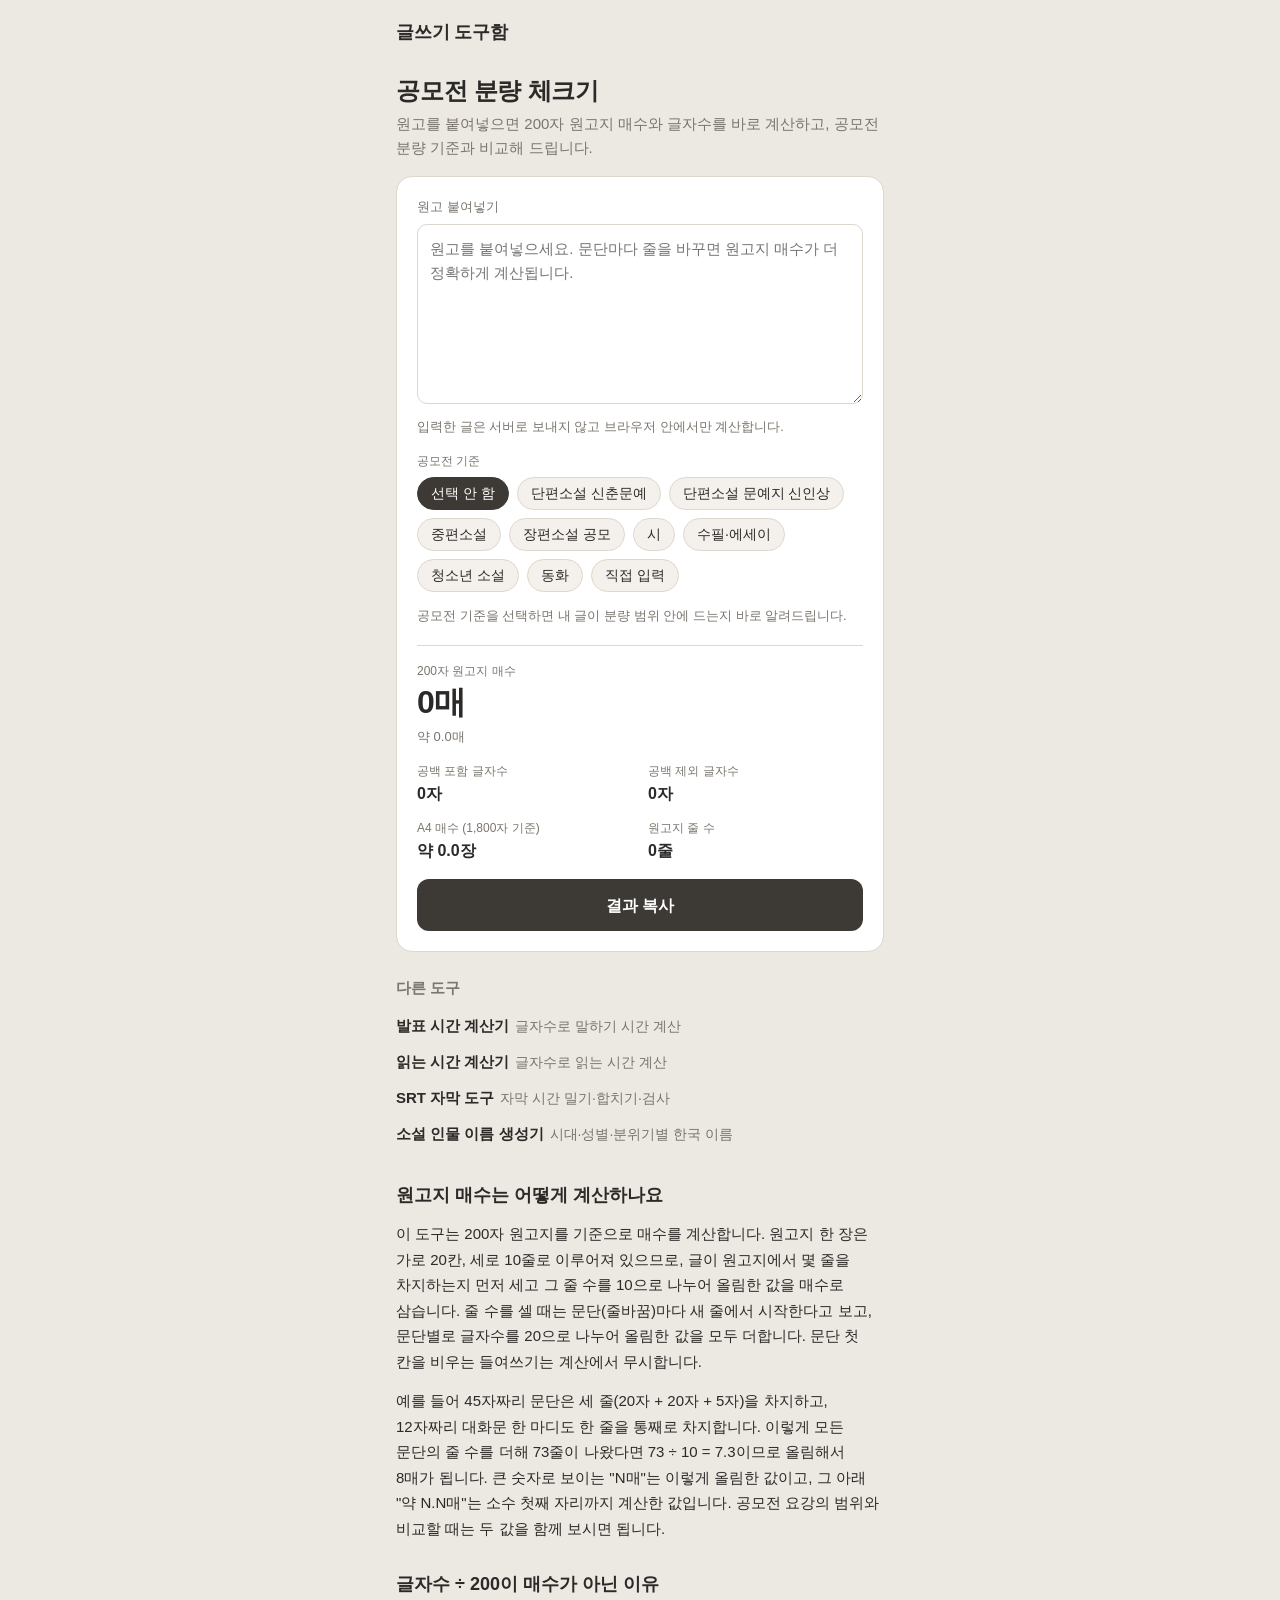
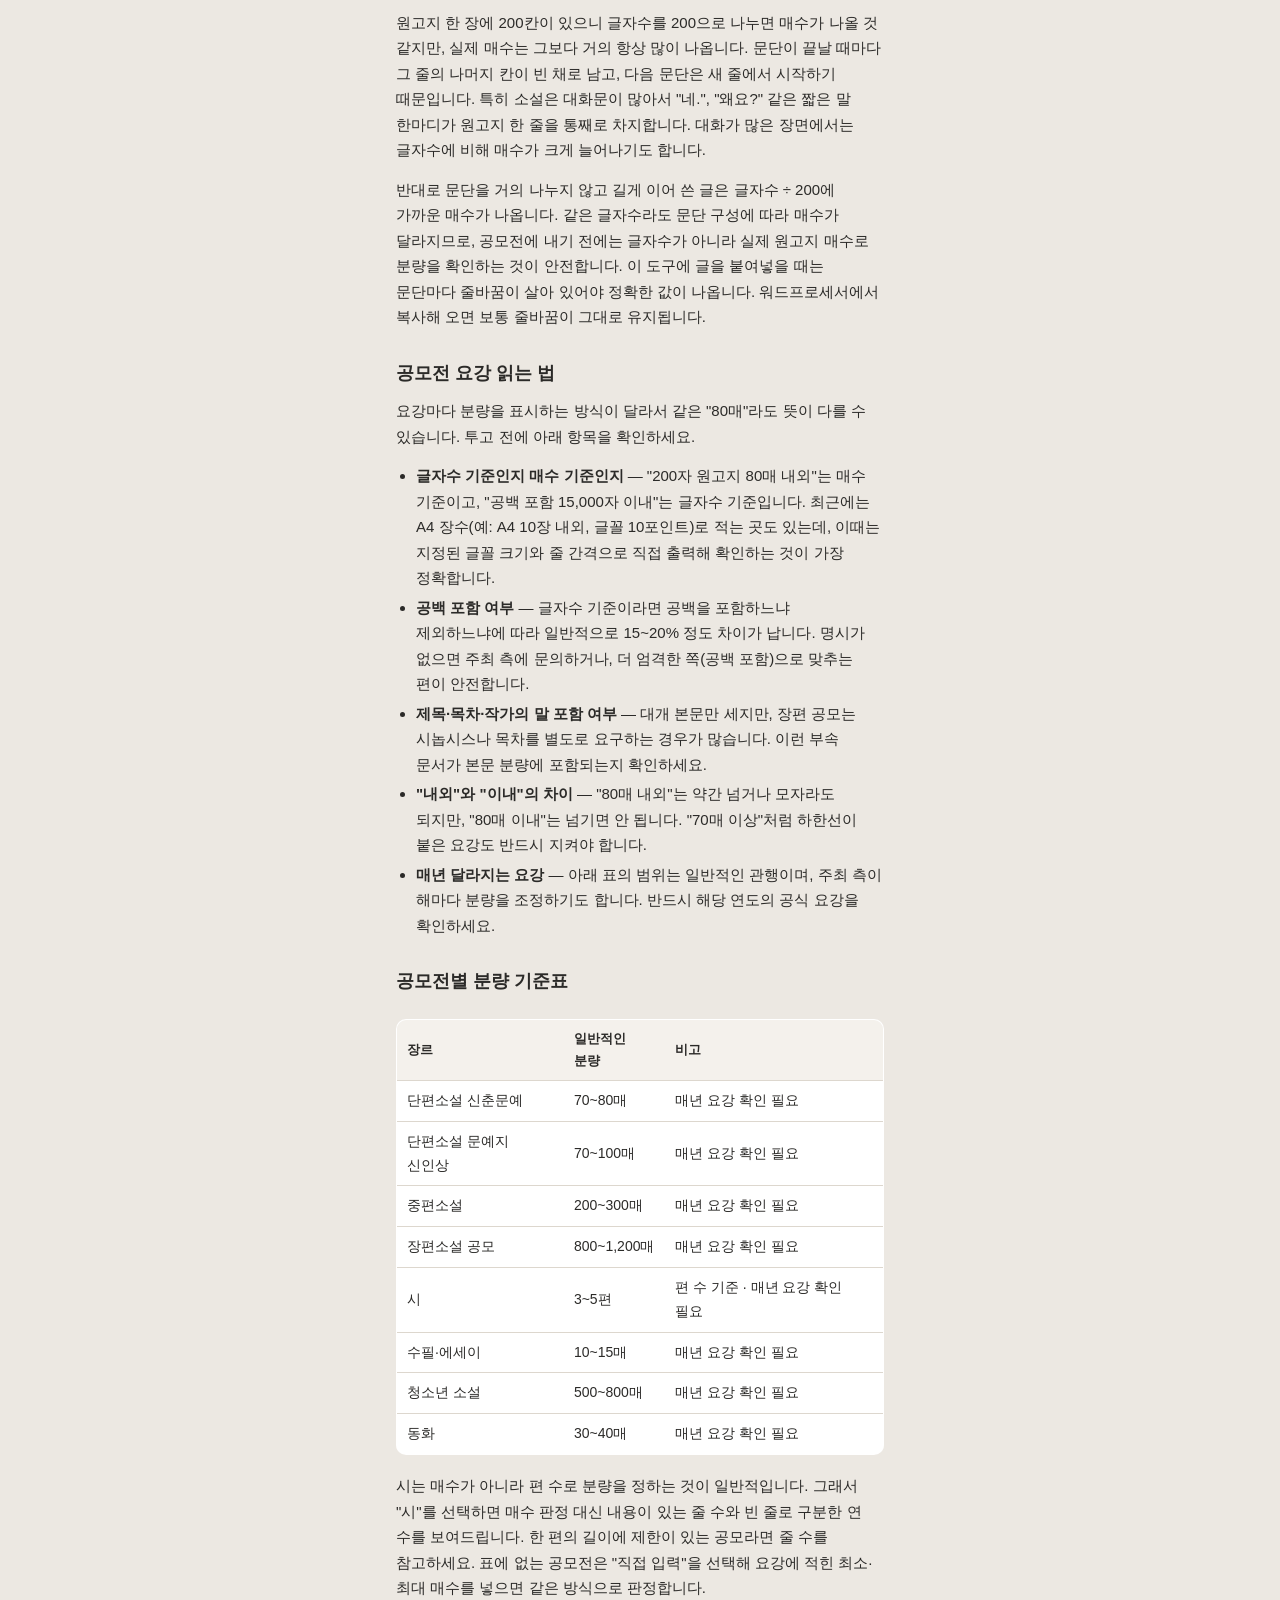
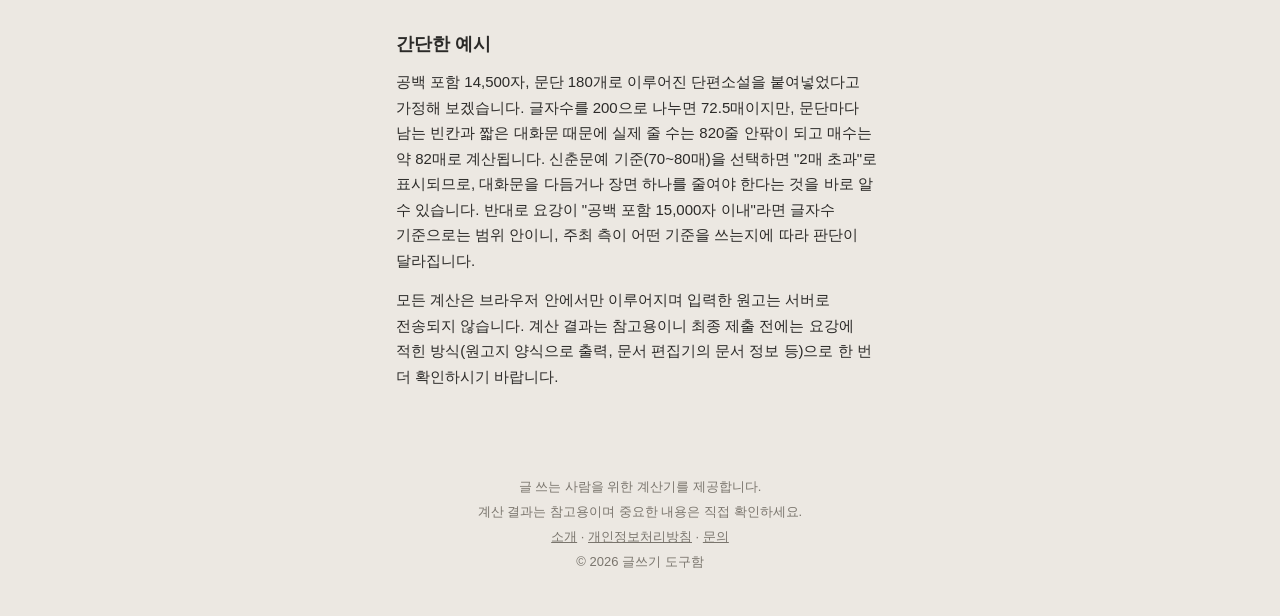
==== contest-length/index.html @ be504ff1 "feat: 글쓰기 도구함 초기 구축 (공통 페이지 + 발표 시간·공모전 분량·읽는 시간 계산기) - 공용 스타일(css/style.css), 헤더/푸터·글자수·원고지 유틸(js/c" ====
<!DOCTYPE html>
<html lang="ko">
<head>
<meta charset="utf-8">
<meta name="viewport" content="width=device-width, initial-scale=1">
<title>공모전 분량 체크기 | 원고지 매수 변환 · 신춘문예 단편 분량 확인</title>
<meta name="description" content="원고를 붙여넣으면 200자 원고지 매수와 공백 포함·제외 글자수, A4 매수를 바로 계산합니다. 신춘문예·문예지 신인상·장편 공모 등 분량 기준과 비교해 몇 매가 부족하거나 초과하는지 확인하세요.">
<link rel="canonical" href="https://choi-kwan-u.github.io/tools/contest-length/">
<meta property="og:type" content="website">
<meta property="og:title" content="공모전 분량 체크기 | 원고지 매수 변환 · 신춘문예 단편 분량 확인">
<meta property="og:description" content="원고를 붙여넣으면 200자 원고지 매수와 공백 포함·제외 글자수, A4 매수를 바로 계산합니다. 신춘문예·문예지 신인상·장편 공모 등 분량 기준과 비교해 몇 매가 부족하거나 초과하는지 확인하세요.">
<meta property="og:url" content="https://choi-kwan-u.github.io/tools/contest-length/">
<meta property="og:site_name" content="글쓰기 도구함">
<meta property="og:locale" content="ko_KR">
<meta name="twitter:card" content="summary">
<link rel="icon" href="data:image/svg+xml,%3Csvg xmlns='http://www.w3.org/2000/svg' viewBox='0 0 100 100'%3E%3Crect width='100' height='100' rx='20' fill='%233d3a35'/%3E%3Ctext x='50' y='70' font-size='56' text-anchor='middle' fill='white' font-family='sans-serif'%3E글%3C/text%3E%3C/svg%3E">
<link rel="stylesheet" href="../css/style.css">
<style>
  .poem-row { display: flex; flex-wrap: wrap; gap: 12px 24px; margin-top: 12px; }
  .poem-row .plabel { display: block; font-size: 12px; color: var(--muted); }
  .poem-row .pvalue { display: block; font-size: 16px; font-weight: 600; }
</style>
</head>
<body>
<div class="wrap">
  <div id="site-header"></div>
  <main>
    <h1>공모전 분량 체크기</h1>
    <p class="lead">원고를 붙여넣으면 200자 원고지 매수와 글자수를 바로 계산하고, 공모전 분량 기준과 비교해 드립니다.</p>

    <section class="card">
      <div class="field">
        <label class="field-label" for="text">원고 붙여넣기</label>
        <textarea id="text" placeholder="원고를 붙여넣으세요. 문단마다 줄을 바꾸면 원고지 매수가 더 정확하게 계산됩니다." spellcheck="false"></textarea>
        <p class="hint">입력한 글은 서버로 보내지 않고 브라우저 안에서만 계산합니다.</p>
      </div>

      <div class="chip-group">
        <p class="chip-group-title">공모전 기준</p>
        <div class="chips" data-name="genre"></div>
      </div>

      <div id="custom-range" class="field hidden">
        <p class="field-label">직접 입력 (원고지 매수)</p>
        <div class="field-row">
          <input type="number" id="custom-min" class="inline-input" min="1" max="5000" step="1" inputmode="numeric" placeholder="최소" aria-label="최소 매수">
          <span class="unit">매 ~</span>
          <input type="number" id="custom-max" class="inline-input" min="1" max="5000" step="1" inputmode="numeric" placeholder="최대" aria-label="최대 매수">
          <span class="unit">매</span>
        </div>
        <p class="hint" id="custom-hint">1~5,000 사이의 숫자로 입력하세요. 예: 70 ~ 80</p>
      </div>

      <p class="hint" id="criteria-info">공모전 기준을 선택하면 내 글이 분량 범위 안에 드는지 바로 알려드립니다.</p>

      <div class="result">
        <p class="result-label">200자 원고지 매수</p>
        <p class="result-big" id="sheets">0매</p>
        <p class="hint" id="sheets-exact">약 0.0매</p>
        <div aria-live="polite"><span class="status hidden" id="status"></span></div>
        <div id="poem-info" class="poem-row hidden">
          <div><span class="plabel">줄 수 (내용 있는 줄)</span><span class="pvalue" id="poem-lines">0줄</span></div>
          <div><span class="plabel">연 수 (빈 줄로 구분)</span><span class="pvalue" id="poem-stanzas">0연</span></div>
        </div>
        <div class="result-grid">
          <div class="result-item"><span class="label">공백 포함 글자수</span><span class="value" id="with-spaces">0자</span></div>
          <div class="result-item"><span class="label">공백 제외 글자수</span><span class="value" id="without-spaces">0자</span></div>
          <div class="result-item"><span class="label">A4 매수 (1,800자 기준)</span><span class="value" id="a4-pages">약 0.0장</span></div>
          <div class="result-item"><span class="label">원고지 줄 수</span><span class="value" id="manuscript-lines">0줄</span></div>
        </div>
      </div>

      <button type="button" class="btn-primary" id="copy-btn">결과 복사</button>
    </section>

    <div class="ad-slot"><!-- AdSense 코드 자리 --></div>

    <nav class="other-tools" aria-label="다른 도구">
      <h2>다른 도구</h2>
      <ul>
        <li><a href="../speech-time/">발표 시간 계산기</a><span class="desc">글자수로 말하기 시간 계산</span></li>
        <li><a href="../reading-time/">읽는 시간 계산기</a><span class="desc">글자수로 읽는 시간 계산</span></li>
        <li><a href="../srt-tool/">SRT 자막 도구</a><span class="desc">자막 시간 밀기·합치기·검사</span></li>
        <li><a href="../name-generator/">소설 인물 이름 생성기</a><span class="desc">시대·성별·분위기별 한국 이름</span></li>
      </ul>
    </nav>

    <article class="article">
      <h2>원고지 매수는 어떻게 계산하나요</h2>
      <p>이 도구는 200자 원고지를 기준으로 매수를 계산합니다. 원고지 한 장은 가로 20칸, 세로 10줄로 이루어져 있으므로, 글이 원고지에서 몇 줄을 차지하는지 먼저 세고 그 줄 수를 10으로 나누어 올림한 값을 매수로 삼습니다. 줄 수를 셀 때는 문단(줄바꿈)마다 새 줄에서 시작한다고 보고, 문단별로 글자수를 20으로 나누어 올림한 값을 모두 더합니다. 문단 첫 칸을 비우는 들여쓰기는 계산에서 무시합니다.</p>
      <p>예를 들어 45자짜리 문단은 세 줄(20자 + 20자 + 5자)을 차지하고, 12자짜리 대화문 한 마디도 한 줄을 통째로 차지합니다. 이렇게 모든 문단의 줄 수를 더해 73줄이 나왔다면 73 ÷ 10 = 7.3이므로 올림해서 8매가 됩니다. 큰 숫자로 보이는 "N매"는 이렇게 올림한 값이고, 그 아래 "약 N.N매"는 소수 첫째 자리까지 계산한 값입니다. 공모전 요강의 범위와 비교할 때는 두 값을 함께 보시면 됩니다.</p>

      <h2>글자수 ÷ 200이 매수가 아닌 이유</h2>
      <p>원고지 한 장에 200칸이 있으니 글자수를 200으로 나누면 매수가 나올 것 같지만, 실제 매수는 그보다 거의 항상 많이 나옵니다. 문단이 끝날 때마다 그 줄의 나머지 칸이 빈 채로 남고, 다음 문단은 새 줄에서 시작하기 때문입니다. 특히 소설은 대화문이 많아서 "네.", "왜요?" 같은 짧은 말 한마디가 원고지 한 줄을 통째로 차지합니다. 대화가 많은 장면에서는 글자수에 비해 매수가 크게 늘어나기도 합니다.</p>
      <p>반대로 문단을 거의 나누지 않고 길게 이어 쓴 글은 글자수 ÷ 200에 가까운 매수가 나옵니다. 같은 글자수라도 문단 구성에 따라 매수가 달라지므로, 공모전에 내기 전에는 글자수가 아니라 실제 원고지 매수로 분량을 확인하는 것이 안전합니다. 이 도구에 글을 붙여넣을 때는 문단마다 줄바꿈이 살아 있어야 정확한 값이 나옵니다. 워드프로세서에서 복사해 오면 보통 줄바꿈이 그대로 유지됩니다.</p>

      <h2>공모전 요강 읽는 법</h2>
      <p>요강마다 분량을 표시하는 방식이 달라서 같은 "80매"라도 뜻이 다를 수 있습니다. 투고 전에 아래 항목을 확인하세요.</p>
      <ul>
        <li><strong>글자수 기준인지 매수 기준인지</strong> — "200자 원고지 80매 내외"는 매수 기준이고, "공백 포함 15,000자 이내"는 글자수 기준입니다. 최근에는 A4 장수(예: A4 10장 내외, 글꼴 10포인트)로 적는 곳도 있는데, 이때는 지정된 글꼴 크기와 줄 간격으로 직접 출력해 확인하는 것이 가장 정확합니다.</li>
        <li><strong>공백 포함 여부</strong> — 글자수 기준이라면 공백을 포함하느냐 제외하느냐에 따라 일반적으로 15~20% 정도 차이가 납니다. 명시가 없으면 주최 측에 문의하거나, 더 엄격한 쪽(공백 포함)으로 맞추는 편이 안전합니다.</li>
        <li><strong>제목·목차·작가의 말 포함 여부</strong> — 대개 본문만 세지만, 장편 공모는 시놉시스나 목차를 별도로 요구하는 경우가 많습니다. 이런 부속 문서가 본문 분량에 포함되는지 확인하세요.</li>
        <li><strong>"내외"와 "이내"의 차이</strong> — "80매 내외"는 약간 넘거나 모자라도 되지만, "80매 이내"는 넘기면 안 됩니다. "70매 이상"처럼 하한선이 붙은 요강도 반드시 지켜야 합니다.</li>
        <li><strong>매년 달라지는 요강</strong> — 아래 표의 범위는 일반적인 관행이며, 주최 측이 해마다 분량을 조정하기도 합니다. 반드시 해당 연도의 공식 요강을 확인하세요.</li>
      </ul>

      <h2>공모전별 분량 기준표</h2>
      <div class="table-wrap">
        <table>
          <thead>
            <tr><th>장르</th><th>일반적인 분량</th><th>비고</th></tr>
          </thead>
          <tbody>
            <tr><td>단편소설 신춘문예</td><td>70~80매</td><td>매년 요강 확인 필요</td></tr>
            <tr><td>단편소설 문예지 신인상</td><td>70~100매</td><td>매년 요강 확인 필요</td></tr>
            <tr><td>중편소설</td><td>200~300매</td><td>매년 요강 확인 필요</td></tr>
            <tr><td>장편소설 공모</td><td>800~1,200매</td><td>매년 요강 확인 필요</td></tr>
            <tr><td>시</td><td>3~5편</td><td>편 수 기준 · 매년 요강 확인 필요</td></tr>
            <tr><td>수필·에세이</td><td>10~15매</td><td>매년 요강 확인 필요</td></tr>
            <tr><td>청소년 소설</td><td>500~800매</td><td>매년 요강 확인 필요</td></tr>
            <tr><td>동화</td><td>30~40매</td><td>매년 요강 확인 필요</td></tr>
          </tbody>
        </table>
      </div>
      <p>시는 매수가 아니라 편 수로 분량을 정하는 것이 일반적입니다. 그래서 "시"를 선택하면 매수 판정 대신 내용이 있는 줄 수와 빈 줄로 구분한 연 수를 보여드립니다. 한 편의 길이에 제한이 있는 공모라면 줄 수를 참고하세요. 표에 없는 공모전은 "직접 입력"을 선택해 요강에 적힌 최소·최대 매수를 넣으면 같은 방식으로 판정합니다.</p>

      <h2>간단한 예시</h2>
      <p>공백 포함 14,500자, 문단 180개로 이루어진 단편소설을 붙여넣었다고 가정해 보겠습니다. 글자수를 200으로 나누면 72.5매이지만, 문단마다 남는 빈칸과 짧은 대화문 때문에 실제 줄 수는 820줄 안팎이 되고 매수는 약 82매로 계산됩니다. 신춘문예 기준(70~80매)을 선택하면 "2매 초과"로 표시되므로, 대화문을 다듬거나 장면 하나를 줄여야 한다는 것을 바로 알 수 있습니다. 반대로 요강이 "공백 포함 15,000자 이내"라면 글자수 기준으로는 범위 안이니, 주최 측이 어떤 기준을 쓰는지에 따라 판단이 달라집니다.</p>
      <p>모든 계산은 브라우저 안에서만 이루어지며 입력한 원고는 서버로 전송되지 않습니다. 계산 결과는 참고용이니 최종 제출 전에는 요강에 적힌 방식(원고지 양식으로 출력, 문서 편집기의 문서 정보 등)으로 한 번 더 확인하시기 바랍니다.</p>
    </article>
  </main>

  <div class="ad-slot"><!-- AdSense 코드 자리 --></div>
  <div id="site-footer"></div>
</div>
<script src="../js/common.js"></script>
<script>
(function () {
  'use strict';

  /* 공모전 분량 기준표 — 일반적 관행 범위. 매년 요강 확인 필요. */
  var CRITERIA = [
    { key: 'short-newspaper', label: '단편소설 신춘문예',      min: 70,  max: 80,   unit: '매', note: '매년 요강 확인 필요' },
    { key: 'short-magazine',  label: '단편소설 문예지 신인상', min: 70,  max: 100,  unit: '매', note: '매년 요강 확인 필요' },
    { key: 'novella',         label: '중편소설',              min: 200, max: 300,  unit: '매', note: '매년 요강 확인 필요' },
    { key: 'novel',           label: '장편소설 공모',         min: 800, max: 1200, unit: '매', note: '매년 요강 확인 필요' },
    { key: 'poem',            label: '시',                   min: 3,   max: 5,    unit: '편', note: '매년 요강 확인 필요' },
    { key: 'essay',           label: '수필·에세이',           min: 10,  max: 15,   unit: '매', note: '매년 요강 확인 필요' },
    { key: 'young-adult',     label: '청소년 소설',           min: 500, max: 800,  unit: '매', note: '매년 요강 확인 필요' },
    { key: 'children',        label: '동화',                 min: 30,  max: 40,   unit: '매', note: '매년 요강 확인 필요' }
  ];
  var CUSTOM_MIN = 1;
  var CUSTOM_MAX = 5000;
  var CUSTOM_HINT_DEFAULT = '1~5,000 사이의 숫자로 입력하세요. 예: 70 ~ 80';
  var INFO_NONE = '공모전 기준을 선택하면 내 글이 분량 범위 안에 드는지 바로 알려드립니다.';

  function $(id) { return document.getElementById(id); }

  var textEl = $('text');
  var chipsEl = document.querySelector('[data-name="genre"]');
  var customBox = $('custom-range');
  var minEl = $('custom-min');
  var maxEl = $('custom-max');
  var customHint = $('custom-hint');
  var infoEl = $('criteria-info');
  var bigEl = $('sheets');
  var exactEl = $('sheets-exact');
  var statusEl = $('status');
  var poemBox = $('poem-info');
  var poemLinesEl = $('poem-lines');
  var poemStanzasEl = $('poem-stanzas');
  var withEl = $('with-spaces');
  var withoutEl = $('without-spaces');
  var a4El = $('a4-pages');
  var linesEl = $('manuscript-lines');
  var copyBtn = $('copy-btn');

  var fmt = Tools.formatNumber;

  /* 소수 첫째 자리 고정 + 천 단위 구분 (예: 1,234.5 / 91.0) */
  function fmt1(n) {
    n = Number(n);
    if (!isFinite(n)) n = 0;
    return n.toLocaleString('ko-KR', { minimumFractionDigits: 1, maximumFractionDigits: 1 });
  }

  function rangeText(min, max, unit) {
    return fmt(min) + '~' + fmt(max) + unit;
  }

  function findCriteria(key) {
    for (var i = 0; i < CRITERIA.length; i++) {
      if (CRITERIA[i].key === key) return CRITERIA[i];
    }
    return null;
  }

  /* 연 수: 빈 줄(공백만 있는 줄 포함)로 구분된 덩어리 수 */
  function countStanzas(text) {
    var t = String(text == null ? '' : text).replace(/\r\n?/g, '\n').trim();
    if (!t) return 0;
    return t.split(/\n(?:[ \t　]*\n)+/).filter(function (s) { return s.trim().length > 0; }).length;
  }

  /* ---------- 칩 생성: 선택 안 함 → 기준표 → 직접 입력 ---------- */
  function makeChip(value, label, active) {
    var b = document.createElement('button');
    b.type = 'button';
    b.className = active ? 'chip is-active' : 'chip';
    b.setAttribute('data-value', value);
    b.textContent = label;
    return b;
  }
  chipsEl.appendChild(makeChip('none', '선택 안 함', true));
  CRITERIA.forEach(function (c) { chipsEl.appendChild(makeChip(c.key, c.label, false)); });
  chipsEl.appendChild(makeChip('custom', '직접 입력', false));

  var genre = Tools.initChips(chipsEl, function (value) {
    customBox.classList.toggle('hidden', value !== 'custom');
    if (value === 'custom' && minEl.value === '' && maxEl.value === '') minEl.focus();
    update();
  });

  /* ---------- 표시 헬퍼 ---------- */
  function setStatus(level, text) {
    statusEl.className = 'status status-' + level;
    statusEl.textContent = text;
  }
  function hideStatus() {
    statusEl.className = 'status hidden';
    statusEl.textContent = '';
  }
  function setInfo(text) { infoEl.textContent = text; }
  function setCustomHint(text, bad) {
    customHint.textContent = text;
    customHint.classList.toggle('text-bad', !!bad);
  }

  /* 직접 입력 검증: 둘 다 입력, 1~5000, 최소 ≤ 최대 */
  function readCustomRange() {
    var rawMin = String(minEl.value == null ? '' : minEl.value).trim();
    var rawMax = String(maxEl.value == null ? '' : maxEl.value).trim();
    if (rawMin === '' || rawMax === '') {
      return { ok: false, bad: false, hint: CUSTOM_HINT_DEFAULT, status: '최소·최대 매수를 입력하세요' };
    }
    var min = Tools.toNumber(rawMin, NaN);
    var max = Tools.toNumber(rawMax, NaN);
    var inRange = function (n) { return isFinite(n) && n >= CUSTOM_MIN && n <= CUSTOM_MAX; };
    if (!inRange(min) || !inRange(max)) {
      return { ok: false, bad: true, hint: '최소·최대 매수는 1~5,000 사이의 숫자로 입력하세요.', status: '입력값을 확인하세요' };
    }
    min = Math.round(min);
    max = Math.round(max);
    if (min > max) {
      return {
        ok: false, bad: true,
        hint: '최소 매수(' + fmt(min) + '매)가 최대 매수(' + fmt(max) + '매)보다 큽니다. 최소는 최대보다 작거나 같게 입력하세요.',
        status: '최소 매수가 최대 매수보다 큽니다'
      };
    }
    return { ok: true, min: min, max: max };
  }

  /* 결과 복사용 기준 요약 줄 (update 에서 갱신) */
  var verdictLine = '';

  /* ---------- 실시간 갱신 ---------- */
  function update() {
    var text = textEl.value;
    var c = Tools.count(text);
    var sheets = c.manuscriptSheets;

    bigEl.textContent = fmt(sheets) + '매';
    exactEl.textContent = '약 ' + fmt1(c.manuscriptSheetsExact) + '매';
    withEl.textContent = fmt(c.withSpaces) + '자';
    withoutEl.textContent = fmt(c.withoutSpaces) + '자';
    a4El.textContent = '약 ' + fmt1(c.a4Pages) + '장';
    linesEl.textContent = fmt(c.manuscriptLines) + '줄';

    var key = genre.value;
    poemBox.classList.add('hidden');
    verdictLine = '';

    if (key === 'none') {
      hideStatus();
      setInfo(INFO_NONE);
      return;
    }

    if (key === 'poem') {
      var p = findCriteria('poem');
      var stanzas = countStanzas(text);
      poemBox.classList.remove('hidden');
      poemLinesEl.textContent = fmt(c.nonEmptyLines) + '줄';
      poemStanzasEl.textContent = fmt(stanzas) + '연';
      setInfo('기준: ' + p.label + ' ' + rangeText(p.min, p.max, p.unit) + ' · ' + p.note);
      setStatus('warn', '시는 편 수(3~5편) 기준이라 줄·연 수를 보여드립니다');
      verdictLine = '기준: ' + p.label + ' ' + rangeText(p.min, p.max, p.unit) +
        ' · 줄 수 ' + fmt(c.nonEmptyLines) + '줄 · 연 수 ' + fmt(stanzas) + '연';
      return;
    }

    var range;
    var label;
    if (key === 'custom') {
      var r = readCustomRange();
      if (!r.ok) {
        setCustomHint(r.hint, r.bad);
        setInfo('기준: 직접 입력 · 최소·최대 매수를 입력하면 범위 안인지 판정합니다.');
        setStatus('warn', r.status);
        verdictLine = '기준: 직접 입력 (값 미입력)';
        return;
      }
      setCustomHint(CUSTOM_HINT_DEFAULT, false);
      range = r;
      label = '직접 입력';
      setInfo('기준: 직접 입력 ' + rangeText(r.min, r.max, '매'));
    } else {
      var cr = findCriteria(key);
      if (!cr) {
        hideStatus();
        setInfo(INFO_NONE);
        return;
      }
      range = cr;
      label = cr.label;
      setInfo('기준: ' + cr.label + ' ' + rangeText(cr.min, cr.max, cr.unit) + ' · ' + cr.note);
    }

    var verdict;
    if (sheets < range.min) {
      verdict = fmt(range.min - sheets) + '매 부족';
      setStatus('bad', verdict);
    } else if (sheets > range.max) {
      verdict = fmt(sheets - range.max) + '매 초과';
      setStatus('bad', verdict);
    } else {
      verdict = '범위 안';
      setStatus('ok', verdict);
    }
    verdictLine = '기준: ' + label + ' ' + rangeText(range.min, range.max, '매') + ' → ' + verdict;
  }

  /* ---------- 결과 복사 ---------- */
  function buildSummary() {
    var c = Tools.count(textEl.value);
    var lines = [
      '원고지 ' + fmt(c.manuscriptSheets) + '매 (약 ' + fmt1(c.manuscriptSheetsExact) + '매, ' + fmt(c.manuscriptLines) + '줄)',
      '글자수 공백 포함 ' + fmt(c.withSpaces) + '자 · 공백 제외 ' + fmt(c.withoutSpaces) + '자',
      'A4 약 ' + fmt1(c.a4Pages) + '장 (1,800자 기준)'
    ];
    if (verdictLine) lines.push(verdictLine);
    return lines.join('\n');
  }

  copyBtn.addEventListener('click', function () {
    Tools.copyText(buildSummary(), copyBtn);
  });

  textEl.addEventListener('input', update);
  minEl.addEventListener('input', update);
  maxEl.addEventListener('input', update);

  update();
})();
</script>
</body>
</html>
---- css/style.css ----
/* =========================================================
   글쓰기 도구함 — 공용 스타일
   모바일 우선, 가운데 한 열(최대 520px), 따뜻한 베이지 배경
   ========================================================= */
:root {
  --bg: #ece8e2;
  --text: #2b2a28;
  --muted: #7a756d;
  --card: #ffffff;
  --border: #ddd7ce;
  --chip-bg: #f4f1ec;
  --accent: #3d3a35;
  --ok: #2e7d32;
  --ok-bg: #e8f3e9;
  --bad: #c62828;
  --bad-bg: #fbe9e7;
  --warn: #b26a00;
  --warn-bg: #fff4e0;
  --max-width: 520px;
  --radius-card: 16px;
  --radius-btn: 12px;
  --font: -apple-system, "Apple SD Gothic Neo", "Malgun Gothic", sans-serif;
}

*, *::before, *::after { box-sizing: border-box; }

html { -webkit-text-size-adjust: 100%; }

body {
  margin: 0;
  background: var(--bg);
  color: var(--text);
  font-family: var(--font);
  font-size: 16px;
  line-height: 1.6;
  overflow-x: hidden;
  word-break: keep-all;
  overflow-wrap: anywhere;
}

a { color: var(--text); }
a:hover { color: var(--accent); }

img, svg, video { max-width: 100%; height: auto; }

/* ---------- 레이아웃 ---------- */
.wrap {
  max-width: var(--max-width);
  margin: 0 auto;
  padding: 0 16px;
}

main { padding-bottom: 8px; }

/* ---------- 헤더 ---------- */
.site-header {
  padding: 18px 0 8px;
}
.site-header .logo {
  font-weight: 700;
  font-size: 18px;
  text-decoration: none;
  color: var(--text);
  letter-spacing: -0.01em;
}

/* ---------- 제목/안내 ---------- */
h1 {
  font-size: 24px;
  line-height: 1.3;
  margin: 20px 0 6px;
  letter-spacing: -0.01em;
}
.lead {
  margin: 0 0 16px;
  color: var(--muted);
  font-size: 15px;
}
h2 { font-size: 18px; margin: 28px 0 10px; }
h3 { font-size: 16px; margin: 20px 0 8px; }

/* ---------- 카드 ---------- */
.card {
  background: var(--card);
  border: 1px solid var(--border);
  border-radius: var(--radius-card);
  padding: 20px;
  margin: 16px 0;
  box-shadow: none;
}
.card > :first-child { margin-top: 0; }
.card > :last-child { margin-bottom: 0; }

/* ---------- 입력 ---------- */
label.field-label,
.field-label {
  display: block;
  font-size: 13px;
  color: var(--muted);
  margin: 0 0 6px;
}
textarea,
input[type="text"],
input[type="number"],
input[type="email"],
select {
  width: 100%;
  font: inherit;
  font-size: 15px;
  color: var(--text);
  background: #fff;
  border: 1px solid var(--border);
  border-radius: 10px;
  padding: 12px;
  outline: none;
}
textarea {
  min-height: 180px;
  resize: vertical;
  line-height: 1.6;
}
textarea:focus, input:focus, select:focus {
  border-color: var(--accent);
}
input[type="number"] { -moz-appearance: textfield; }
input[type="number"]::-webkit-outer-spin-button,
input[type="number"]::-webkit-inner-spin-button { -webkit-appearance: none; margin: 0; }
input[type="file"] {
  width: 100%;
  font-size: 14px;
  color: var(--muted);
}
.field { margin: 14px 0; }
.field-row {
  display: flex;
  gap: 8px;
  align-items: center;
}
.field-row > * { flex: 1 1 0; min-width: 0; }
.field-row .unit { flex: 0 0 auto; color: var(--muted); font-size: 14px; }
.inline-input { width: auto; max-width: 120px; padding: 8px 10px; font-size: 14px; }
.hint { font-size: 13px; color: var(--muted); margin: 6px 0 0; }
.checkbox-row {
  display: flex;
  align-items: center;
  gap: 8px;
  font-size: 14px;
  margin: 12px 0;
}
.checkbox-row input { width: 18px; height: 18px; margin: 0; accent-color: var(--accent); }

/* ---------- 칩(pill) 버튼 묶음 ---------- */
.chip-group { margin: 14px 0; }
.chip-group-title {
  font-size: 12px;
  color: var(--muted);
  margin: 0 0 6px;
}
.chips {
  display: flex;
  flex-wrap: wrap;
  gap: 8px;
}
.chip {
  font: inherit;
  font-size: 14px;
  line-height: 1.2;
  padding: 7px 13px;
  background: var(--chip-bg);
  border: 1px solid var(--border);
  border-radius: 999px;
  color: var(--text);
  cursor: pointer;
  -webkit-tap-highlight-color: transparent;
  transition: background .12s, color .12s;
}
.chip:hover { border-color: var(--accent); }
.chip.is-active,
.chip[aria-pressed="true"] {
  background: var(--accent);
  color: #fff;
  border-color: var(--accent);
}

/* ---------- 버튼 ---------- */
.btn-primary {
  display: block;
  width: 100%;
  height: 52px;
  margin: 16px 0 0;
  background: var(--accent);
  color: #fff;
  font: inherit;
  font-size: 16px;
  font-weight: 700;
  border: none;
  border-radius: var(--radius-btn);
  cursor: pointer;
  -webkit-tap-highlight-color: transparent;
}
.btn-primary:hover { background: #2b2925; }
.btn-primary:disabled { opacity: .5; cursor: not-allowed; }
.btn-secondary,
.btn-small {
  display: inline-block;
  font: inherit;
  font-size: 14px;
  padding: 8px 14px;
  background: #fff;
  color: var(--text);
  border: 1px solid var(--border);
  border-radius: 10px;
  cursor: pointer;
  -webkit-tap-highlight-color: transparent;
}
.btn-secondary:hover, .btn-small:hover { border-color: var(--accent); }
.btn-row {
  display: flex;
  flex-wrap: wrap;
  gap: 8px;
  margin-top: 12px;
}

/* ---------- 결과 ---------- */
.result { margin-top: 18px; padding-top: 16px; border-top: 1px solid var(--border); }
.result-label { font-size: 12px; color: var(--muted); margin: 0 0 2px; }
.result-big {
  font-size: 32px;
  font-weight: 700;
  line-height: 1.2;
  margin: 0;
  letter-spacing: -0.02em;
}
.result-grid {
  display: grid;
  grid-template-columns: 1fr 1fr;
  gap: 12px 16px;
  margin-top: 14px;
}
.result-item .label {
  display: block;
  font-size: 12px;
  color: var(--muted);
}
.result-item .value {
  display: block;
  font-size: 16px;
  font-weight: 600;
}

/* 상태 배지 */
.status {
  display: inline-block;
  font-size: 14px;
  font-weight: 600;
  padding: 6px 12px;
  border-radius: 999px;
  margin-top: 8px;
}
.status-ok { color: var(--ok); background: var(--ok-bg); }
.status-bad { color: var(--bad); background: var(--bad-bg); }
.status-warn { color: var(--warn); background: var(--warn-bg); }
.text-ok { color: var(--ok); }
.text-bad { color: var(--bad); }
.text-muted { color: var(--muted); }

/* ---------- 탭 ---------- */
.tabs {
  display: flex;
  gap: 6px;
  border-bottom: 1px solid var(--border);
  margin: 0 0 16px;
}
.tab {
  font: inherit;
  font-size: 14px;
  padding: 10px 12px;
  background: none;
  border: none;
  border-bottom: 2px solid transparent;
  color: var(--muted);
  cursor: pointer;
  margin-bottom: -1px;
}
.tab.is-active,
.tab[aria-selected="true"] {
  color: var(--text);
  font-weight: 700;
  border-bottom-color: var(--accent);
}
.tab-panel[hidden] { display: none; }

/* ---------- 목록/미리보기 ---------- */
.plain-list { list-style: none; padding: 0; margin: 0; }
.plain-list li { padding: 8px 0; border-bottom: 1px solid var(--border); font-size: 14px; }
.plain-list li:last-child { border-bottom: none; }
pre.preview {
  background: var(--chip-bg);
  border: 1px solid var(--border);
  border-radius: 10px;
  padding: 12px;
  font-size: 13px;
  line-height: 1.5;
  max-height: 260px;
  overflow: auto;
  white-space: pre-wrap;
  word-break: break-all;
  margin: 12px 0 0;
}
.name-grid {
  display: grid;
  grid-template-columns: repeat(2, 1fr);
  gap: 8px;
  margin-top: 14px;
}
.name-card {
  position: relative;
  background: var(--chip-bg);
  border: 1px solid var(--border);
  border-radius: 12px;
  padding: 12px 10px;
  text-align: center;
  font-size: 18px;
  font-weight: 600;
  cursor: pointer;
  user-select: none;
  -webkit-tap-highlight-color: transparent;
}
.name-card:hover { border-color: var(--accent); }
.name-card.is-pinned { border-color: var(--accent); background: #fff; }
.name-card .pin {
  position: absolute;
  top: 4px;
  right: 6px;
  font-size: 14px;
  line-height: 1;
  padding: 4px;
  background: none;
  border: none;
  cursor: pointer;
  color: var(--muted);
}
.name-card.is-pinned .pin { color: var(--accent); }
.name-card .copied {
  position: absolute;
  left: 0; right: 0; bottom: 2px;
  font-size: 11px;
  font-weight: 400;
  color: var(--muted);
}

/* ---------- 광고 자리 ---------- */
.ad-slot {
  margin: 20px 0;
  min-height: 0;
}

/* ---------- 다른 도구 ---------- */
.other-tools { margin: 24px 0; }
.other-tools h2 { font-size: 15px; color: var(--muted); margin: 0 0 8px; font-weight: 600; }
.other-tools ul { list-style: none; padding: 0; margin: 0; }
.other-tools li { padding: 6px 0; font-size: 15px; }
.other-tools a { text-decoration: none; font-weight: 600; }
.other-tools a:hover { text-decoration: underline; }
.other-tools .desc { color: var(--muted); font-weight: 400; font-size: 14px; margin-left: 6px; }

/* ---------- 홈 도구 목록 ---------- */
.site-intro { color: var(--muted); font-size: 15px; margin: 0 0 8px; }
.tool-list { list-style: none; padding: 0; margin: 0 0 8px; }
.tool-list li { padding: 10px 0; border-bottom: 1px solid var(--border); }
.tool-list li:last-child { border-bottom: none; }
.tool-list a { font-weight: 700; text-decoration: none; font-size: 16px; }
.tool-list a:hover { text-decoration: underline; }
.tool-list .desc { display: block; color: var(--muted); font-size: 14px; margin-top: 2px; }

/* ---------- 설명 글 ---------- */
.article {
  font-size: 15px;
  line-height: 1.7;
  margin: 24px 0;
}
.article h2 { font-size: 18px; margin: 28px 0 10px; }
.article h3 { font-size: 16px; margin: 20px 0 8px; }
.article p { margin: 0 0 14px; }
.article ul, .article ol { padding-left: 20px; margin: 0 0 14px; }
.article li { margin: 4px 0; }
.article table {
  width: 100%;
  border-collapse: collapse;
  font-size: 14px;
  margin: 12px 0 18px;
  background: #fff;
  border: 1px solid var(--border);
  border-radius: 10px;
  overflow: hidden;
}
.article th, .article td {
  padding: 8px 10px;
  text-align: left;
  border-bottom: 1px solid var(--border);
}
.article th { background: var(--chip-bg); font-weight: 600; font-size: 13px; }
.article tr:last-child td { border-bottom: none; }
.table-wrap { overflow-x: auto; }
code { font-family: ui-monospace, SFMono-Regular, Menlo, Consolas, monospace; font-size: 0.92em; background: #fff; padding: 1px 5px; border-radius: 4px; border: 1px solid var(--border); }

/* ---------- 푸터 ---------- */
.site-footer {
  padding: 32px 0 40px;
  text-align: center;
  font-size: 13px;
  color: var(--muted);
}
.site-footer p { margin: 4px 0; }
.site-footer a { color: var(--muted); }

/* ---------- 유틸 ---------- */
.sr-only {
  position: absolute; width: 1px; height: 1px; padding: 0; margin: -1px;
  overflow: hidden; clip: rect(0,0,0,0); white-space: nowrap; border: 0;
}
.hidden { display: none !important; }
.mt-0 { margin-top: 0 !important; }
.mt-8 { margin-top: 8px; }
.mt-16 { margin-top: 16px; }
.small { font-size: 13px; }

@media (max-width: 360px) {
  .result-grid { grid-template-columns: 1fr; }
  .name-grid { grid-template-columns: 1fr 1fr; }
}
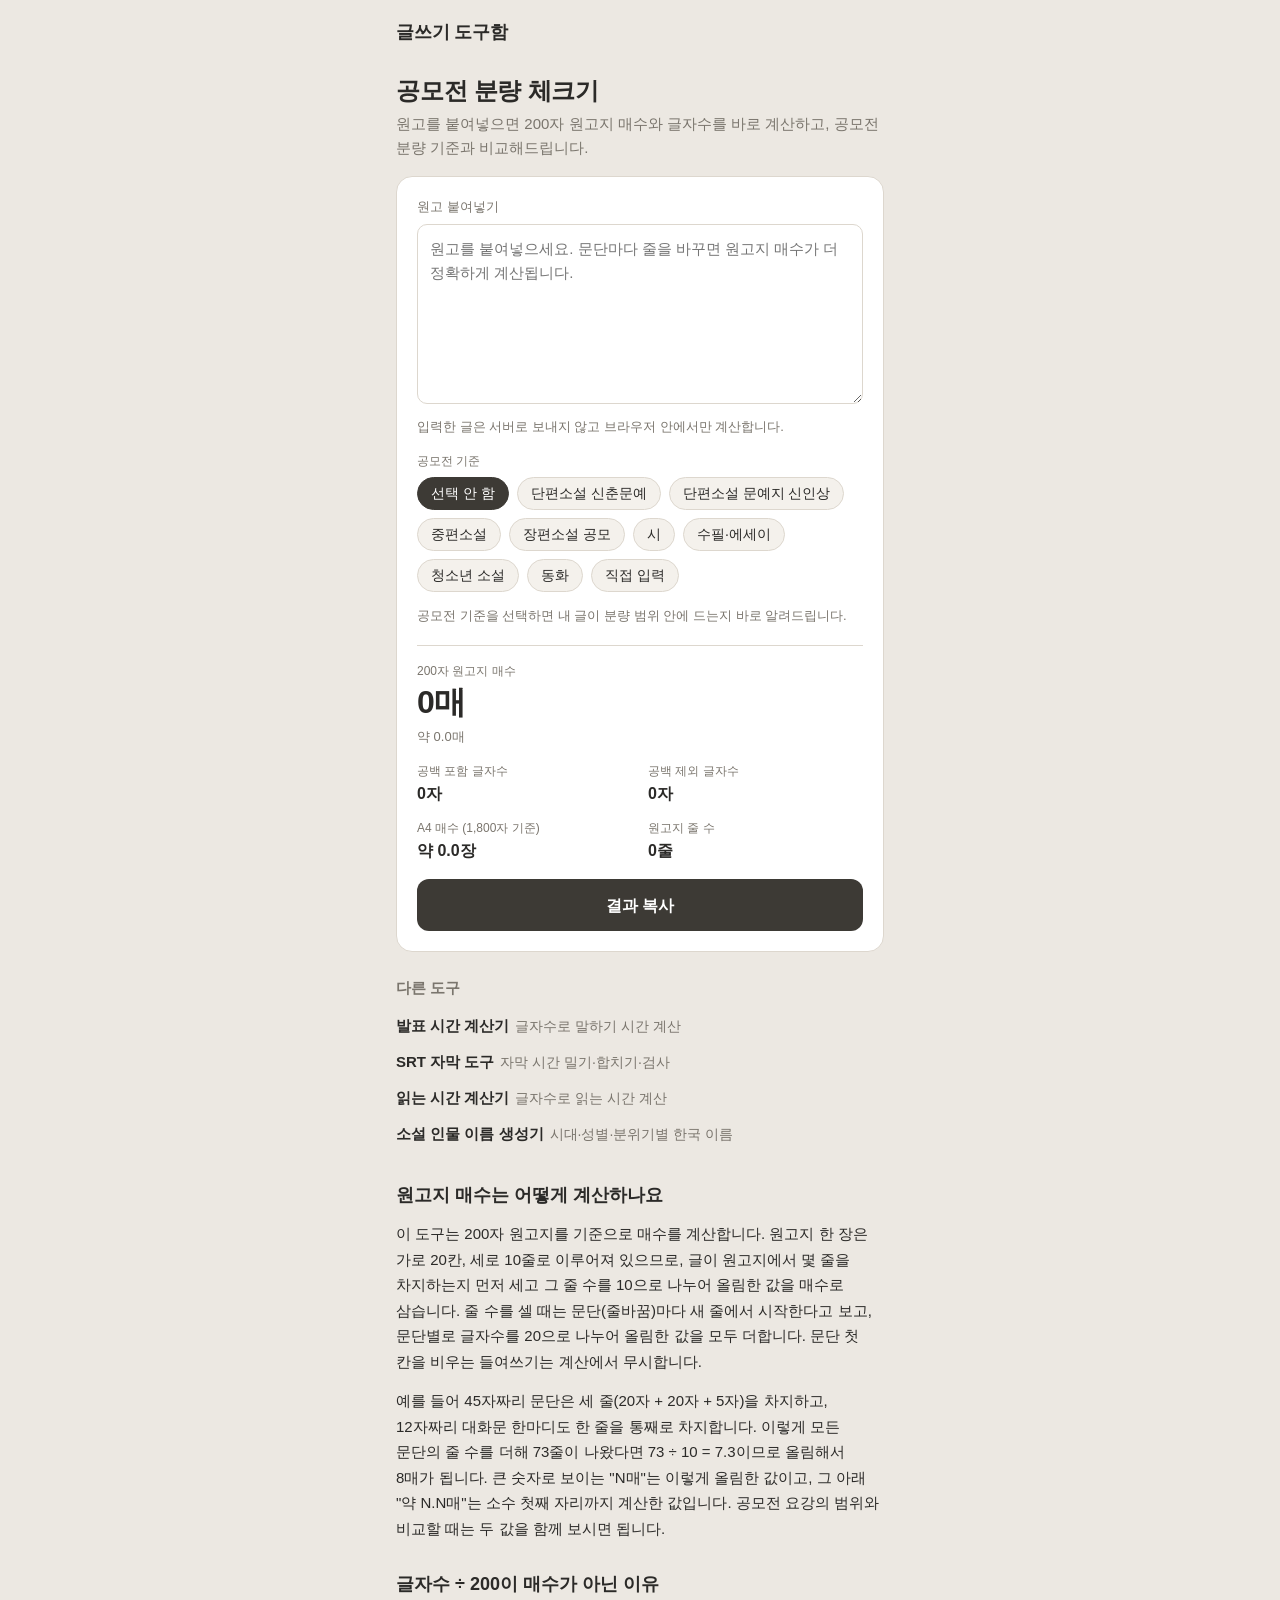
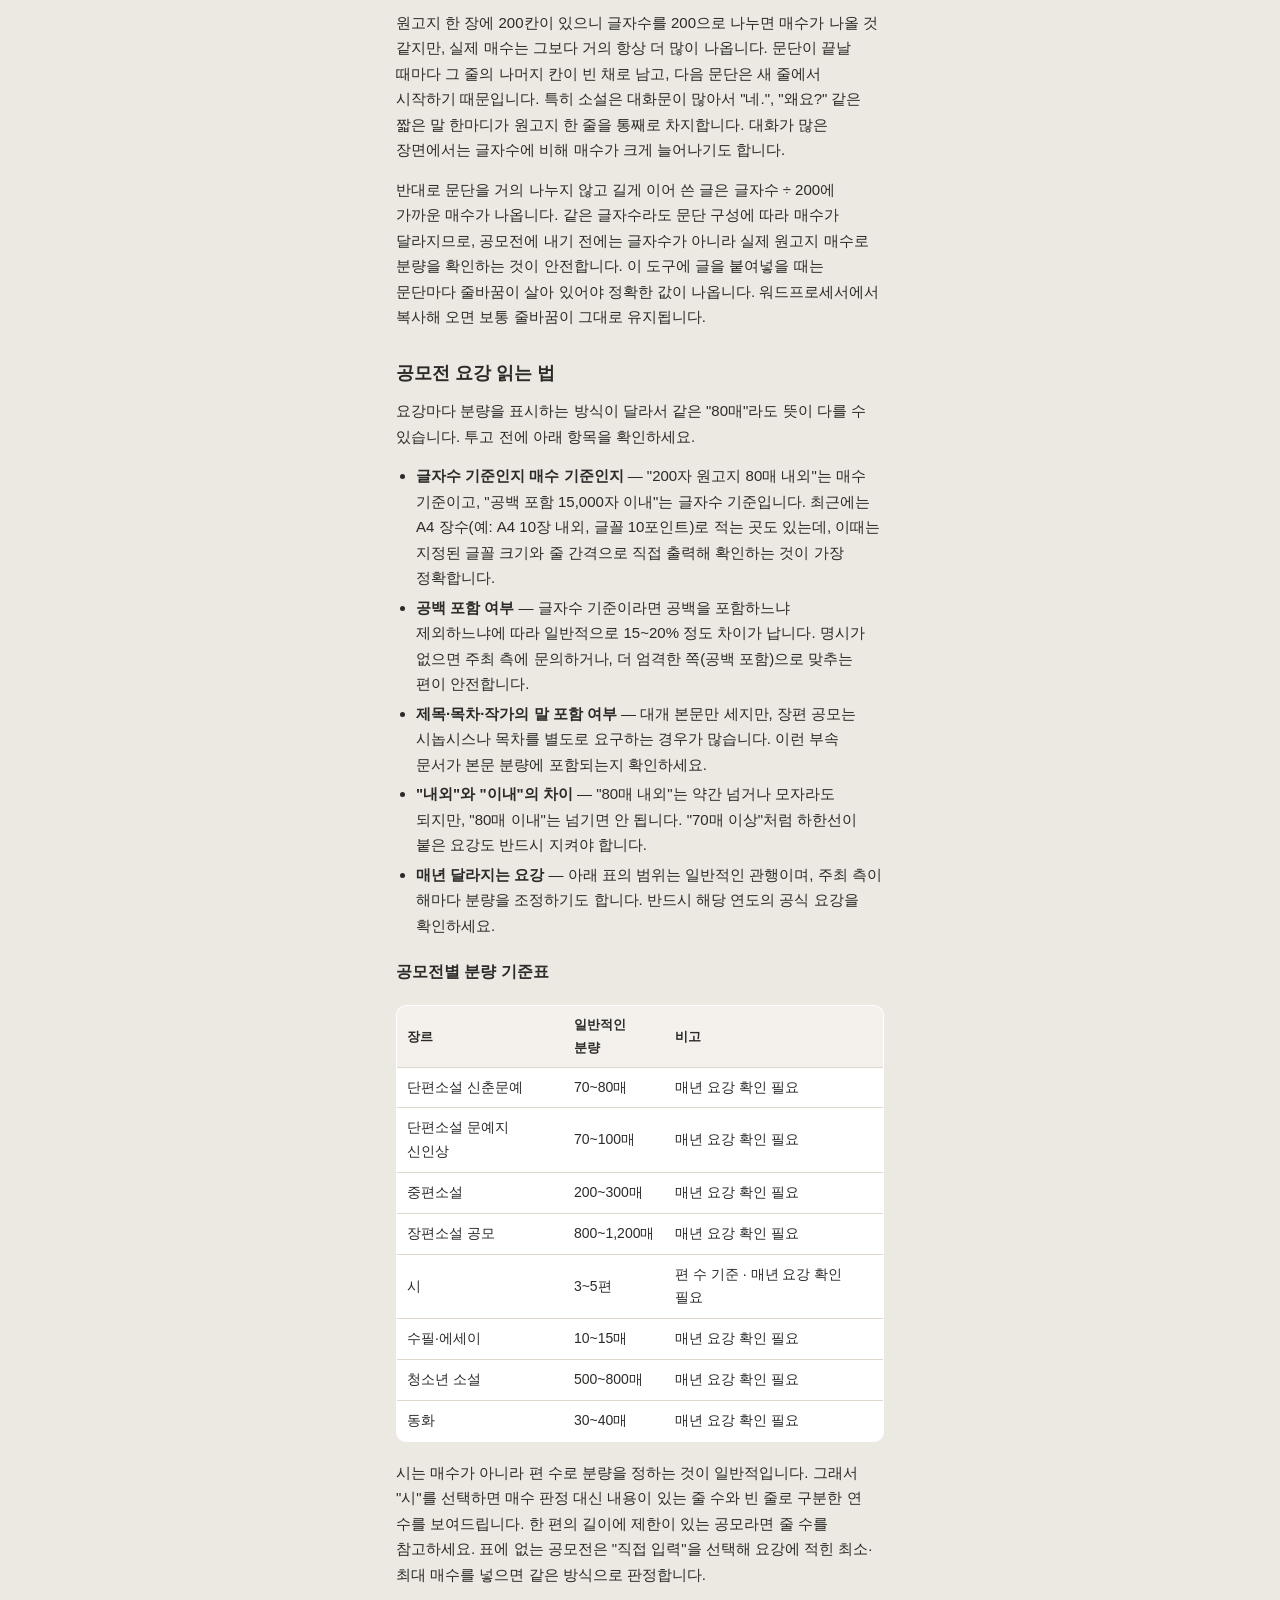
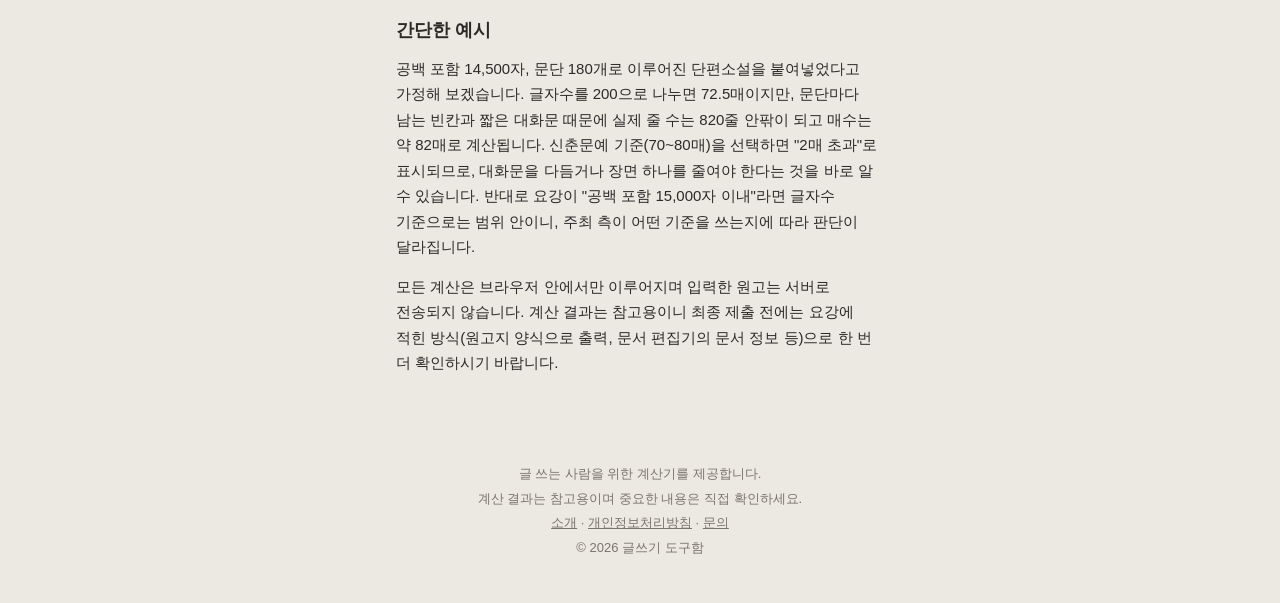
==== commit b7cb3cda: "feat: SRT 자막 도구·인물 이름 생성기 추가, 검증 지적 수정 - srt-tool: 시간 밀기·합치기·검사 탭, EUC-KR 재시도, .srt 다운로드 - name-gene" ====
--- a/contest-length/index.html
+++ b/contest-length/index.html
@@ -26,7 +26,7 @@
   <div id="site-header"></div>
   <main>
     <h1>공모전 분량 체크기</h1>
-    <p class="lead">원고를 붙여넣으면 200자 원고지 매수와 글자수를 바로 계산하고, 공모전 분량 기준과 비교해 드립니다.</p>
+    <p class="lead">원고를 붙여넣으면 200자 원고지 매수와 글자수를 바로 계산하고, 공모전 분량 기준과 비교해드립니다.</p>
 
     <section class="card">
       <div class="field">
@@ -79,8 +79,8 @@
       <h2>다른 도구</h2>
       <ul>
         <li><a href="../speech-time/">발표 시간 계산기</a><span class="desc">글자수로 말하기 시간 계산</span></li>
+        <li><a href="../srt-tool/">SRT 자막 도구</a><span class="desc">자막 시간 밀기·합치기·검사</span></li>
         <li><a href="../reading-time/">읽는 시간 계산기</a><span class="desc">글자수로 읽는 시간 계산</span></li>
-        <li><a href="../srt-tool/">SRT 자막 도구</a><span class="desc">자막 시간 밀기·합치기·검사</span></li>
         <li><a href="../name-generator/">소설 인물 이름 생성기</a><span class="desc">시대·성별·분위기별 한국 이름</span></li>
       </ul>
     </nav>
@@ -88,10 +88,10 @@
     <article class="article">
       <h2>원고지 매수는 어떻게 계산하나요</h2>
       <p>이 도구는 200자 원고지를 기준으로 매수를 계산합니다. 원고지 한 장은 가로 20칸, 세로 10줄로 이루어져 있으므로, 글이 원고지에서 몇 줄을 차지하는지 먼저 세고 그 줄 수를 10으로 나누어 올림한 값을 매수로 삼습니다. 줄 수를 셀 때는 문단(줄바꿈)마다 새 줄에서 시작한다고 보고, 문단별로 글자수를 20으로 나누어 올림한 값을 모두 더합니다. 문단 첫 칸을 비우는 들여쓰기는 계산에서 무시합니다.</p>
-      <p>예를 들어 45자짜리 문단은 세 줄(20자 + 20자 + 5자)을 차지하고, 12자짜리 대화문 한 마디도 한 줄을 통째로 차지합니다. 이렇게 모든 문단의 줄 수를 더해 73줄이 나왔다면 73 ÷ 10 = 7.3이므로 올림해서 8매가 됩니다. 큰 숫자로 보이는 "N매"는 이렇게 올림한 값이고, 그 아래 "약 N.N매"는 소수 첫째 자리까지 계산한 값입니다. 공모전 요강의 범위와 비교할 때는 두 값을 함께 보시면 됩니다.</p>
+      <p>예를 들어 45자짜리 문단은 세 줄(20자 + 20자 + 5자)을 차지하고, 12자짜리 대화문 한마디도 한 줄을 통째로 차지합니다. 이렇게 모든 문단의 줄 수를 더해 73줄이 나왔다면 73 ÷ 10 = 7.3이므로 올림해서 8매가 됩니다. 큰 숫자로 보이는 "N매"는 이렇게 올림한 값이고, 그 아래 "약 N.N매"는 소수 첫째 자리까지 계산한 값입니다. 공모전 요강의 범위와 비교할 때는 두 값을 함께 보시면 됩니다.</p>
 
       <h2>글자수 ÷ 200이 매수가 아닌 이유</h2>
-      <p>원고지 한 장에 200칸이 있으니 글자수를 200으로 나누면 매수가 나올 것 같지만, 실제 매수는 그보다 거의 항상 많이 나옵니다. 문단이 끝날 때마다 그 줄의 나머지 칸이 빈 채로 남고, 다음 문단은 새 줄에서 시작하기 때문입니다. 특히 소설은 대화문이 많아서 "네.", "왜요?" 같은 짧은 말 한마디가 원고지 한 줄을 통째로 차지합니다. 대화가 많은 장면에서는 글자수에 비해 매수가 크게 늘어나기도 합니다.</p>
+      <p>원고지 한 장에 200칸이 있으니 글자수를 200으로 나누면 매수가 나올 것 같지만, 실제 매수는 그보다 거의 항상 더 많이 나옵니다. 문단이 끝날 때마다 그 줄의 나머지 칸이 빈 채로 남고, 다음 문단은 새 줄에서 시작하기 때문입니다. 특히 소설은 대화문이 많아서 "네.", "왜요?" 같은 짧은 말 한마디가 원고지 한 줄을 통째로 차지합니다. 대화가 많은 장면에서는 글자수에 비해 매수가 크게 늘어나기도 합니다.</p>
       <p>반대로 문단을 거의 나누지 않고 길게 이어 쓴 글은 글자수 ÷ 200에 가까운 매수가 나옵니다. 같은 글자수라도 문단 구성에 따라 매수가 달라지므로, 공모전에 내기 전에는 글자수가 아니라 실제 원고지 매수로 분량을 확인하는 것이 안전합니다. 이 도구에 글을 붙여넣을 때는 문단마다 줄바꿈이 살아 있어야 정확한 값이 나옵니다. 워드프로세서에서 복사해 오면 보통 줄바꿈이 그대로 유지됩니다.</p>
 
       <h2>공모전 요강 읽는 법</h2>
@@ -104,7 +104,7 @@
         <li><strong>매년 달라지는 요강</strong> — 아래 표의 범위는 일반적인 관행이며, 주최 측이 해마다 분량을 조정하기도 합니다. 반드시 해당 연도의 공식 요강을 확인하세요.</li>
       </ul>
 
-      <h2>공모전별 분량 기준표</h2>
+      <h3>공모전별 분량 기준표</h3>
       <div class="table-wrap">
         <table>
           <thead>
@@ -177,7 +177,8 @@
 
   var fmt = Tools.formatNumber;
 
-  /* 소수 첫째 자리 고정 + 천 단위 구분 (예: 1,234.5 / 91.0) */
+  /* 소수 첫째 자리 고정 + 천 단위 구분 (예: 1,234.5 / 91.0)
+     Tools.formatNumber 는 소수 자리를 고정할 수 없어(91 → '91') 같은 ko-KR 로캘로 직접 포맷한다. */
   function fmt1(n) {
     n = Number(n);
     if (!isFinite(n)) n = 0;
@@ -195,11 +196,22 @@
     return null;
   }
 
-  /* 연 수: 빈 줄(공백만 있는 줄 포함)로 구분된 덩어리 수 */
+  /* 연 수: 빈 줄로 구분된 덩어리 수.
+     빈 줄 판정은 줄 수(Tools.count().nonEmptyLines)와 같은 trim() 기준이라
+     공백·탭·전각공백은 물론 NBSP(U+00A0)·EM SPACE 등 유니코드 공백만 있는 줄도 빈 줄로 본다.
+     (웹에서 복사한 시는 연 구분이 NBSP 줄로 들어오는 경우가 흔함) */
   function countStanzas(text) {
-    var t = String(text == null ? '' : text).replace(/\r\n?/g, '\n').trim();
-    if (!t) return 0;
-    return t.split(/\n(?:[ \t　]*\n)+/).filter(function (s) { return s.trim().length > 0; }).length;
+    var lines = String(text == null ? '' : text).replace(/\r\n?/g, '\n').split('\n');
+    var stanzas = 0;
+    var inStanza = false;
+    for (var i = 0; i < lines.length; i++) {
+      if (lines[i].trim().length > 0) {
+        if (!inStanza) { stanzas++; inStanza = true; }
+      } else {
+        inStanza = false;
+      }
+    }
+    return stanzas;
   }
 
   /* ---------- 칩 생성: 선택 안 함 → 기준표 → 직접 입력 ---------- */
@@ -236,26 +248,38 @@
     customHint.classList.toggle('text-bad', !!bad);
   }
 
-  /* 직접 입력 검증: 둘 다 입력, 1~5000, 최소 ≤ 최대 */
+  /* 직접 입력 검증: 둘 다 입력, 1~5000 사이의 정수(소수는 반올림하지 않고 안내), 최소 ≤ 최대.
+     실패 시 hint(입력칸 아래 안내) · bad(안내를 빨갛게) · status(배지 문구) · reason(복사 문구에 적는 사유) 반환 */
   function readCustomRange() {
     var rawMin = String(minEl.value == null ? '' : minEl.value).trim();
     var rawMax = String(maxEl.value == null ? '' : maxEl.value).trim();
     if (rawMin === '' || rawMax === '') {
-      return { ok: false, bad: false, hint: CUSTOM_HINT_DEFAULT, status: '최소·최대 매수를 입력하세요' };
+      return {
+        ok: false, bad: false, hint: CUSTOM_HINT_DEFAULT,
+        status: '최소·최대 매수를 입력하세요', reason: '최소·최대 매수 미입력'
+      };
     }
     var min = Tools.toNumber(rawMin, NaN);
     var max = Tools.toNumber(rawMax, NaN);
     var inRange = function (n) { return isFinite(n) && n >= CUSTOM_MIN && n <= CUSTOM_MAX; };
     if (!inRange(min) || !inRange(max)) {
-      return { ok: false, bad: true, hint: '최소·최대 매수는 1~5,000 사이의 숫자로 입력하세요.', status: '입력값을 확인하세요' };
-    }
-    min = Math.round(min);
-    max = Math.round(max);
+      return {
+        ok: false, bad: true, hint: '최소·최대 매수는 1~5,000 사이의 숫자로 입력하세요.',
+        status: '입력값을 확인하세요', reason: '입력값이 1~5,000 범위 밖'
+      };
+    }
+    if (!Number.isInteger(min) || !Number.isInteger(max)) {
+      return {
+        ok: false, bad: true, hint: '매수는 소수점 없이 정수로 입력하세요. 예: 70.5 → 70 또는 71',
+        status: '입력값을 확인하세요', reason: '정수가 아닌 값 입력'
+      };
+    }
     if (min > max) {
       return {
         ok: false, bad: true,
         hint: '최소 매수(' + fmt(min) + '매)가 최대 매수(' + fmt(max) + '매)보다 큽니다. 최소는 최대보다 작거나 같게 입력하세요.',
-        status: '최소 매수가 최대 매수보다 큽니다'
+        status: '최소 매수가 최대 매수보다 큽니다',
+        reason: '최소 ' + fmt(min) + '매가 최대 ' + fmt(max) + '매보다 큼'
       };
     }
     return { ok: true, min: min, max: max };
@@ -308,7 +332,7 @@
         setCustomHint(r.hint, r.bad);
         setInfo('기준: 직접 입력 · 최소·최대 매수를 입력하면 범위 안인지 판정합니다.');
         setStatus('warn', r.status);
-        verdictLine = '기준: 직접 입력 (값 미입력)';
+        verdictLine = '기준: 직접 입력 (' + r.reason + ')';
         return;
       }
       setCustomHint(CUSTOM_HINT_DEFAULT, false);
